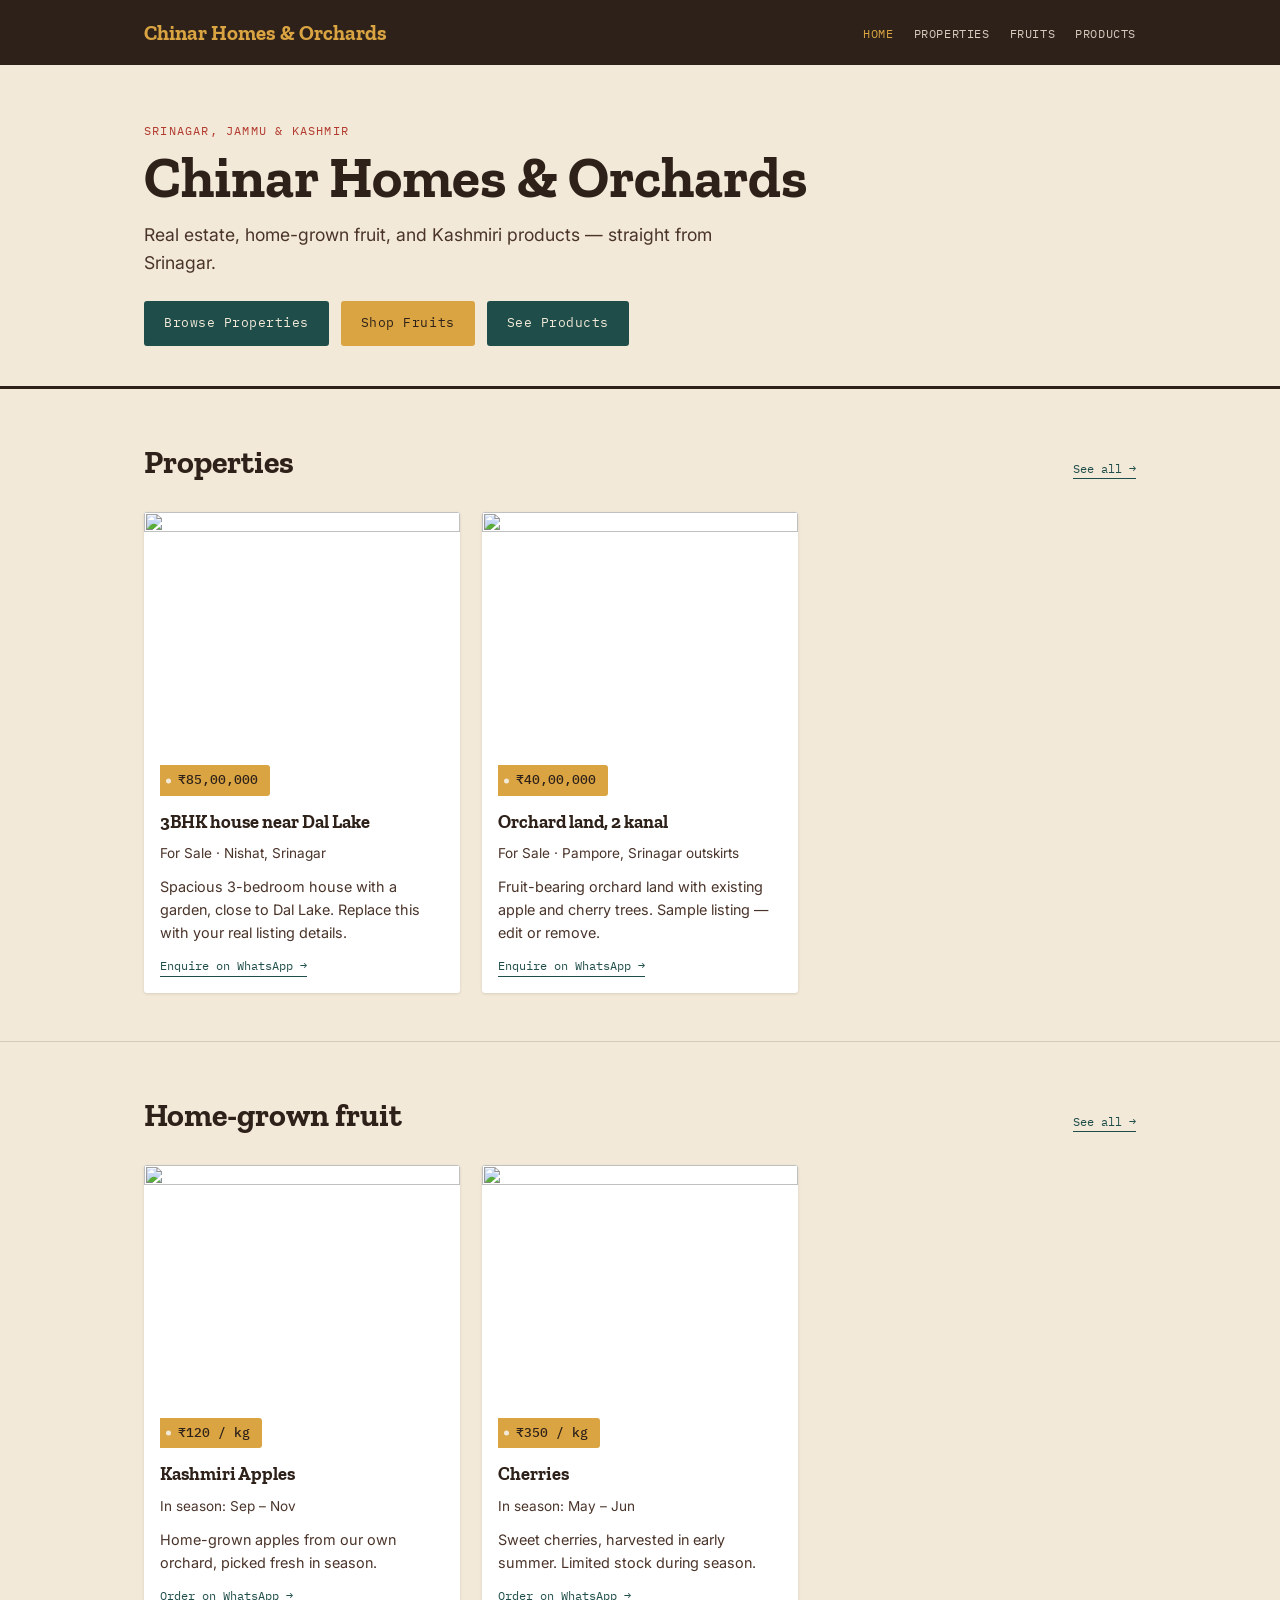
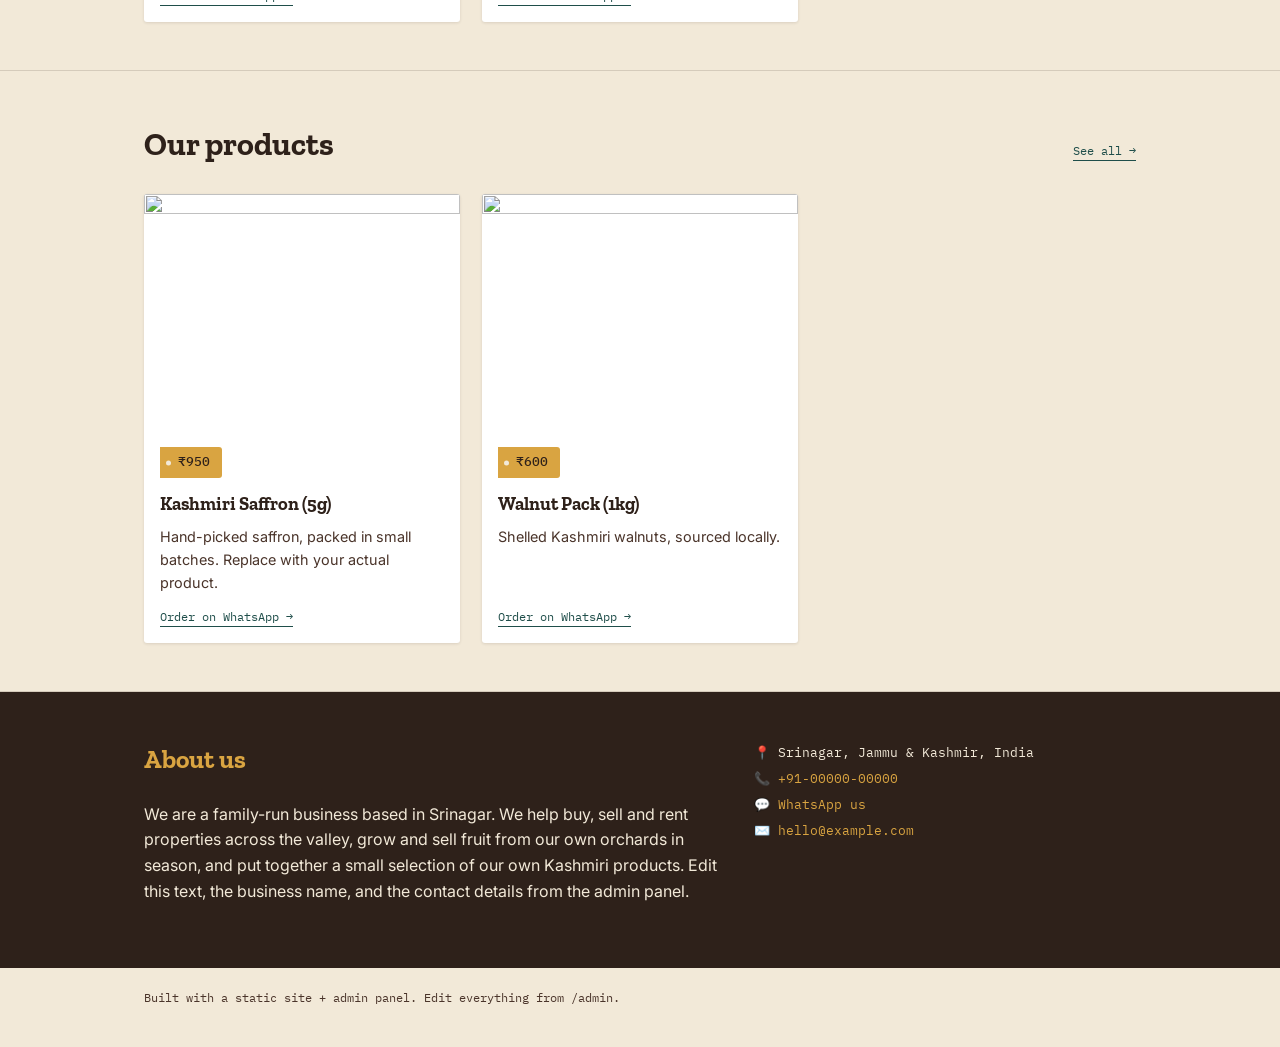
==== index.html @ d06a1fd0 "Add files via upload" ====
<!DOCTYPE html>
<html lang="en">
<head>
<meta charset="UTF-8">
<meta name="viewport" content="width=device-width, initial-scale=1.0">
<title>Loading…</title>
<link rel="stylesheet" href="style.css">
</head>
<body>
<div id="nav-holder"></div>

<header class="hero">
  <div class="wrap">
    <div class="eyebrow" id="hero-eyebrow"></div>
    <h1 id="hero-title"></h1>
    <p class="tagline" id="hero-tagline"></p>
    <div class="cta-row">
      <a class="cta-btn" href="properties.html">Browse Properties</a>
      <a class="cta-btn alt" href="fruits.html">Shop Fruits</a>
      <a class="cta-btn" href="products.html">See Products</a>
    </div>
  </div>
</header>

<section class="section">
  <div class="wrap">
    <div class="section-head">
      <h2>Properties</h2>
      <a class="see-all" href="properties.html">See all →</a>
    </div>
    <div class="grid" id="properties-preview"></div>
  </div>
</section>

<section class="section">
  <div class="wrap">
    <div class="section-head">
      <h2>Home-grown fruit</h2>
      <a class="see-all" href="fruits.html">See all →</a>
    </div>
    <div class="grid" id="fruits-preview"></div>
  </div>
</section>

<section class="section">
  <div class="wrap">
    <div class="section-head">
      <h2>Our products</h2>
      <a class="see-all" href="products.html">See all →</a>
    </div>
    <div class="grid" id="products-preview"></div>
  </div>
</section>

<div id="about-holder"></div>
<footer><div class="wrap">Built with a static site + admin panel. Edit everything from <a href="/admin/">/admin</a>.</div></footer>

<script src="common.js"></script>
<script>
document.getElementById('nav-holder').innerHTML = renderNav('home');
loadSite(data => {
  document.getElementById('hero-eyebrow').textContent = data.site.eyebrow;
  document.getElementById('hero-title').textContent = data.site.businessName;
  document.getElementById('hero-tagline').textContent = data.site.tagline;
  document.getElementById('properties-preview').innerHTML = data.properties.slice(0, 2).map(p => propertyCard(p, data.site.whatsapp)).join('');
  document.getElementById('fruits-preview').innerHTML = data.fruits.slice(0, 3).map(f => fruitCard(f, data.site.whatsapp)).join('');
  document.getElementById('products-preview').innerHTML = data.products.slice(0, 3).map(p => productCard(p, data.site.whatsapp)).join('');
  document.getElementById('about-holder').innerHTML = renderAboutContact(data.site);
});
</script>
</body>
</html>
---- style.css ----
@import url('https://fonts.googleapis.com/css2?family=Zilla+Slab:wght@400;600;700&family=Inter:wght@400;500;600&family=IBM+Plex+Mono:wght@500&display=swap');

:root {
  --paper: #F2E9D8;
  --walnut: #4A342A;
  --walnut-deep: #2E211A;
  --teal: #1F4E4A;
  --saffron: #D9A441;
  --chinar: #B23A2E;
  --rule: rgba(46, 33, 26, 0.15);
}

* { box-sizing: border-box; }

body {
  margin: 0;
  background: var(--paper);
  color: var(--walnut-deep);
  font-family: 'Inter', sans-serif;
  line-height: 1.6;
}

a { color: inherit; text-decoration: none; }
.wrap { max-width: 1040px; margin: 0 auto; padding: 0 24px; }

/* Nav */
nav {
  background: var(--walnut-deep);
  color: var(--paper);
}
nav .wrap {
  display: flex;
  align-items: center;
  justify-content: space-between;
  padding: 16px 24px;
  flex-wrap: wrap;
  gap: 10px;
}
nav .brand {
  font-family: 'Zilla Slab', serif;
  font-weight: 700;
  font-size: 1.3rem;
  color: var(--saffron);
}
nav .links a {
  font-family: 'IBM Plex Mono', monospace;
  font-size: 12px;
  letter-spacing: 0.05em;
  text-transform: uppercase;
  margin-left: 20px;
  color: var(--paper);
  opacity: 0.85;
}
nav .links a:hover { opacity: 1; color: var(--saffron); }

/* Hero */
.hero {
  padding: 56px 0 40px;
  border-bottom: 3px solid var(--walnut-deep);
}
.hero .eyebrow {
  font-family: 'IBM Plex Mono', monospace;
  font-size: 12px;
  letter-spacing: 0.1em;
  text-transform: uppercase;
  color: var(--chinar);
}
.hero h1 {
  font-family: 'Zilla Slab', serif;
  font-weight: 700;
  font-size: clamp(2.2rem, 5.5vw, 3.6rem);
  margin: 8px 0 12px;
  line-height: 1.05;
}
.hero p.tagline {
  font-size: 1.1rem;
  color: var(--walnut);
  max-width: 600px;
  margin: 0 0 24px;
}
.hero .cta-row { display: flex; gap: 12px; flex-wrap: wrap; }
.cta-btn {
  display: inline-block;
  background: var(--teal);
  color: var(--paper);
  font-family: 'IBM Plex Mono', monospace;
  font-size: 13px;
  letter-spacing: 0.04em;
  padding: 12px 20px;
  border-radius: 3px;
}
.cta-btn:hover { background: var(--walnut-deep); }
.cta-btn.alt { background: var(--saffron); color: var(--walnut-deep); }

/* Section label */
.section {
  padding: 48px 0;
  border-bottom: 1px solid var(--rule);
}
.section-head {
  display: flex;
  justify-content: space-between;
  align-items: baseline;
  margin-bottom: 24px;
}
.section-head h2 {
  font-family: 'Zilla Slab', serif;
  font-size: clamp(1.5rem, 3.5vw, 2rem);
  margin: 0;
}
.section-head a.see-all {
  font-family: 'IBM Plex Mono', monospace;
  font-size: 12px;
  color: var(--teal);
  border-bottom: 1px solid var(--teal);
}

/* Cards */
.grid {
  display: grid;
  grid-template-columns: repeat(auto-fill, minmax(240px, 1fr));
  gap: 22px;
}
.card {
  background: #fff;
  border-radius: 3px;
  overflow: hidden;
  box-shadow: 0 1px 3px rgba(46,33,26,0.12);
  display: flex;
  flex-direction: column;
}
.card img { width: 100%; aspect-ratio: 4/3; object-fit: cover; }
.card .card-body { padding: 16px; flex: 1; display: flex; flex-direction: column; }
.card h3 {
  font-family: 'Zilla Slab', serif;
  font-size: 1.15rem;
  margin: 0 0 6px;
}
.card p.desc { font-size: 0.9rem; color: var(--walnut); flex: 1; margin: 0 0 12px; }
.card .meta { font-size: 0.85rem; color: var(--walnut); margin-bottom: 10px; }

/* Hanging price tag - signature element */
.tag {
  align-self: flex-start;
  position: relative;
  background: var(--saffron);
  color: var(--walnut-deep);
  font-family: 'IBM Plex Mono', monospace;
  font-size: 13px;
  font-weight: 500;
  padding: 5px 12px 5px 18px;
  border-radius: 0 3px 3px 0;
  margin-bottom: 12px;
}
.tag::before {
  content: "";
  position: absolute;
  left: 6px;
  top: 50%;
  transform: translateY(-50%);
  width: 5px;
  height: 5px;
  background: var(--paper);
  border-radius: 50%;
}
.card .enquire {
  font-family: 'IBM Plex Mono', monospace;
  font-size: 12px;
  color: var(--teal);
  border-bottom: 1px solid var(--teal);
  align-self: flex-start;
}

/* About / contact */
.about-contact {
  padding: 48px 0;
  background: var(--walnut-deep);
  color: var(--paper);
}
.about-contact .wrap {
  display: grid;
  grid-template-columns: 1.2fr 0.8fr;
  gap: 36px;
}
.about-contact h2 {
  font-family: 'Zilla Slab', serif;
  color: var(--saffron);
  font-size: 1.6rem;
  margin-top: 0;
}
.about-contact .contact-block { font-family: 'IBM Plex Mono', monospace; font-size: 13px; line-height: 2; }
.about-contact .contact-block a { color: var(--saffron); }

@media (max-width: 720px) {
  .about-contact .wrap { grid-template-columns: 1fr; }
}

footer {
  padding: 20px 0 40px;
  font-family: 'IBM Plex Mono', monospace;
  font-size: 12px;
  color: var(--walnut);
  background: var(--paper);
}
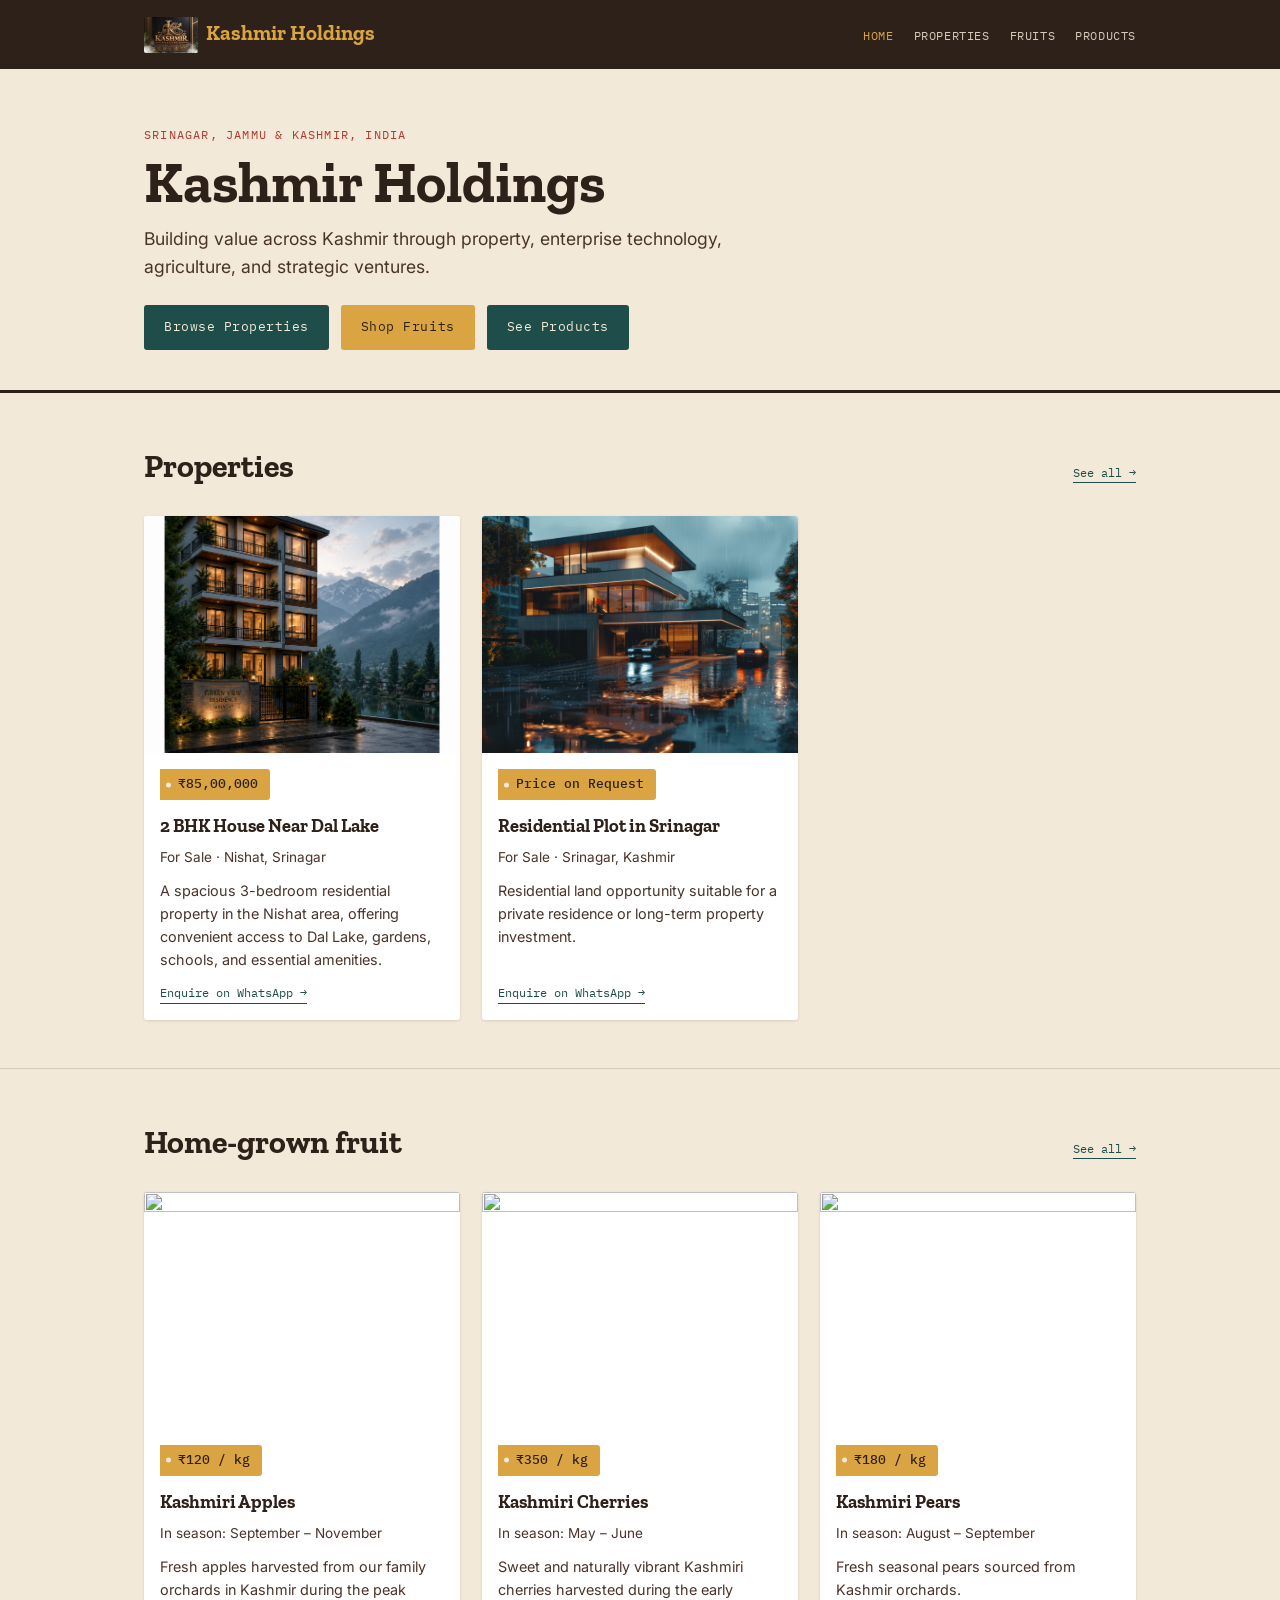
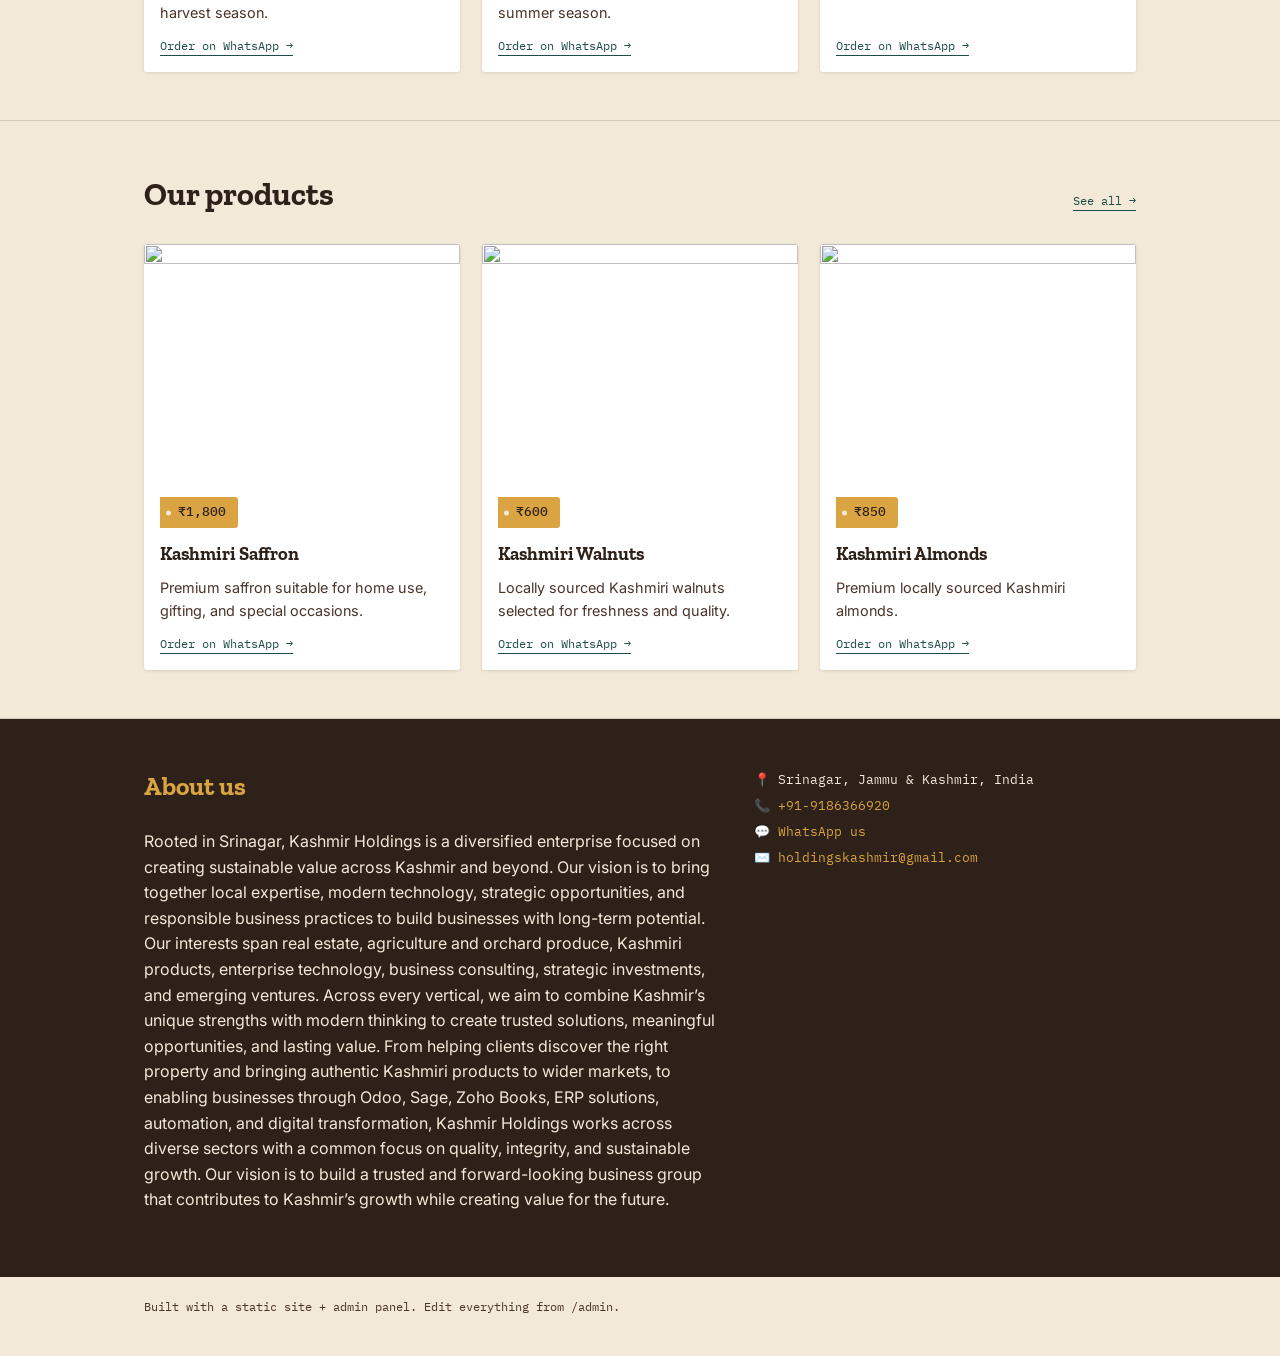
==== commit 5d442b72: "Add hero section to index.html Added hero section with background and overlay elements." ====
--- a/index.html
+++ b/index.html
@@ -8,9 +8,11 @@
 </head>
 <body>
 <div id="nav-holder"></div>
+<header class="hero" id="hero-section">
+  <div class="cover-bg" id="hero-cover-bg"></div>
+  <div class="cover-overlay"></div>
+  <div class="wrap">
 
-<header class="hero">
-  <div class="wrap">
     <div class="eyebrow" id="hero-eyebrow"></div>
     <h1 id="hero-title"></h1>
     <p class="tagline" id="hero-tagline"></p>
